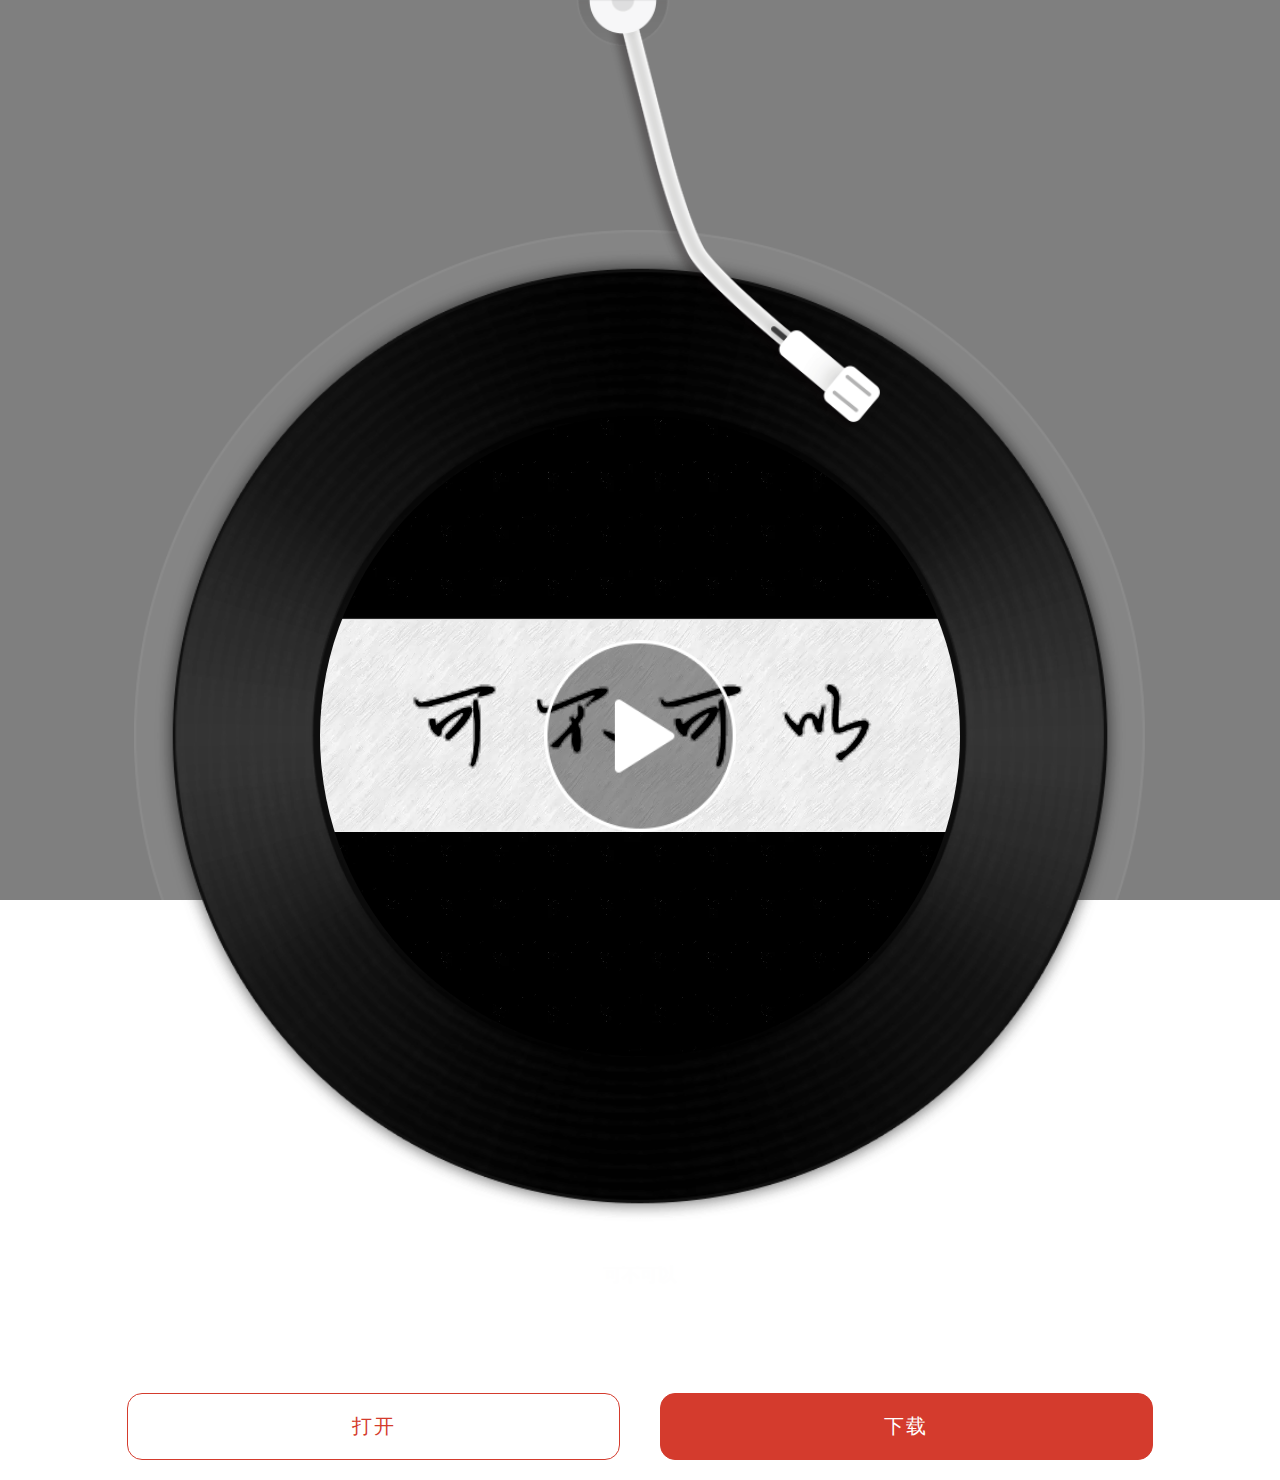
==== song.html @ 256629b3 "完成index页面的tml+css的代码" ====
<!DOCTYPE html>
<html lang="zh-Hans">

<head>
  <meta charset="UTF-8">
  <meta name="viewport" content="width=device-width, initial-scale=1">
  <title>163-demo</title>
  <link rel="stylesheet" href="./css/song.css">
</head>

<body>
  <div class="page">
    <div class="disc-containe">
      <div>
        <img class="needle" src="./img/needle-ip6.png" alt="needle">
      </div>
      <div class="disc">
        <img class="ring" src="./img/disc-ip6.png" alt="">
        <div class="circleWp">
          <img class="cover" src="./img/109951163252847249.webp" alt="">
          <img class="light" src="./img/disc_light-ip6.png" alt="">
        </div>
        <img class="play" src="/img/play.png">
      </div>
    </div>

    <div class="song-description">
      <h1>可不可以</h1>
      <div class="lyric">
        <div class="lines"></div>
      </div>
    </div>

    <div class="links">
      <a href="">打开</a>
      <a href="" class="mian">下载</a>
    </div>
  </div>

  <script src="./js/jquery-3.3.1.js"></script>
  <script src="./js/song.js"></script>
</body>

</html>
---- css/song.css ----
* {
    margin: 0;
    padding: 0;
    box-sizing: border-box;
}

*::before,
*::after {
    box-sizing: border-box;
}

@keyframes circle {
    0% {
        transform: rotate(0deg)
    }

    to {
        transform: rotate(360deg)
    }
}



.page {
    display: flex;
    flex-direction: column;
    height: 100vh;
    background: transparent url(https://music.163.com/api/img/blur/109951163252847249) no-repeat center;
    background-size: cover;
}

.page::after {
    content: " ";
    position: absolute;
    left: 0;
    right: 0;
    bottom: 0;
    top: 0;
    background-color: rgba(0, 0, 0, .5);
}

/*----------------------------------------*/
.disc-containe {
    z-index: 21;
    position: relative;

}



.disc-containe .needle {
    width: 24vw;
    position: absolute;
    left: 45%;
}

.disc-containe .disc {
    margin-top: 18vw;
    display: flex;
    justify-content: center;
    align-items: center;
}

.disc-containe .ring {
    width: 79vw;
}

.disc {
    overflow: hidden;
}

.disc-containe .circleWp {
    position: absolute;
    display: flex;
    justify-content: center;
    align-items: center;
    border: 1px solid red;
}



.disc-containe .light {
    width: 79vw;
    position: absolute;
}

.disc-containe .cover {
    display: block;
    width: 50vw;
    position: absolute;
    border-radius: 50%;
}

.disc-containe .play {
    width: 15vw;
    display: block;
    position: absolute;
    display: block;
}

.disc-containe .play {
    display: block;
}

.disc-containe.playing .light,
.disc-containe.playing .cover {
    animation: circle 20s infinite linear normal;
}


.disc-containe.playing .play {
    display: none;
}

/*----------------------------------------*/

.song-description {
    font-family: Cambria, Cochin, Georgia, Times, 'Times New Roman', serif;
    z-index: 21;
    color: hsla(0, 0%, 100%, .6);
    text-align: center;
    line-height: 2;
    margin-top: 15px;
    flex-grow: 1;
}

.song-description h1 {
    color: #fefefe;
    font-size: 18px;
}


.song-description p {
    font-size: 14px;
    line-height: 28px;
}

.song-description p.avtive {
    color: white;
}

.song-description .lyric {
    height: 80px;
    overflow: hidden;
    /* border: red 1px solid; */
}

/*----------------------------------------*/


.page>.links {
    display: flex;
    justify-content: center;
    align-items: center;
    color: #d43b2d;
}


.page>.links>a {
    border-radius: 15px;
    padding: 1.5vw;
    width: 38.5vw;
    margin: 1em;
    text-align: center;
    border: 1px solid #d43b2d;
    background-color: transparent;
    color: inherit;
    text-decoration: none;
    z-index: 21;
    letter-spacing: 2px;
    font-size: 20px;
}

.page>.links>a.mian {
    background: #d43b2d;
    color: white;
}
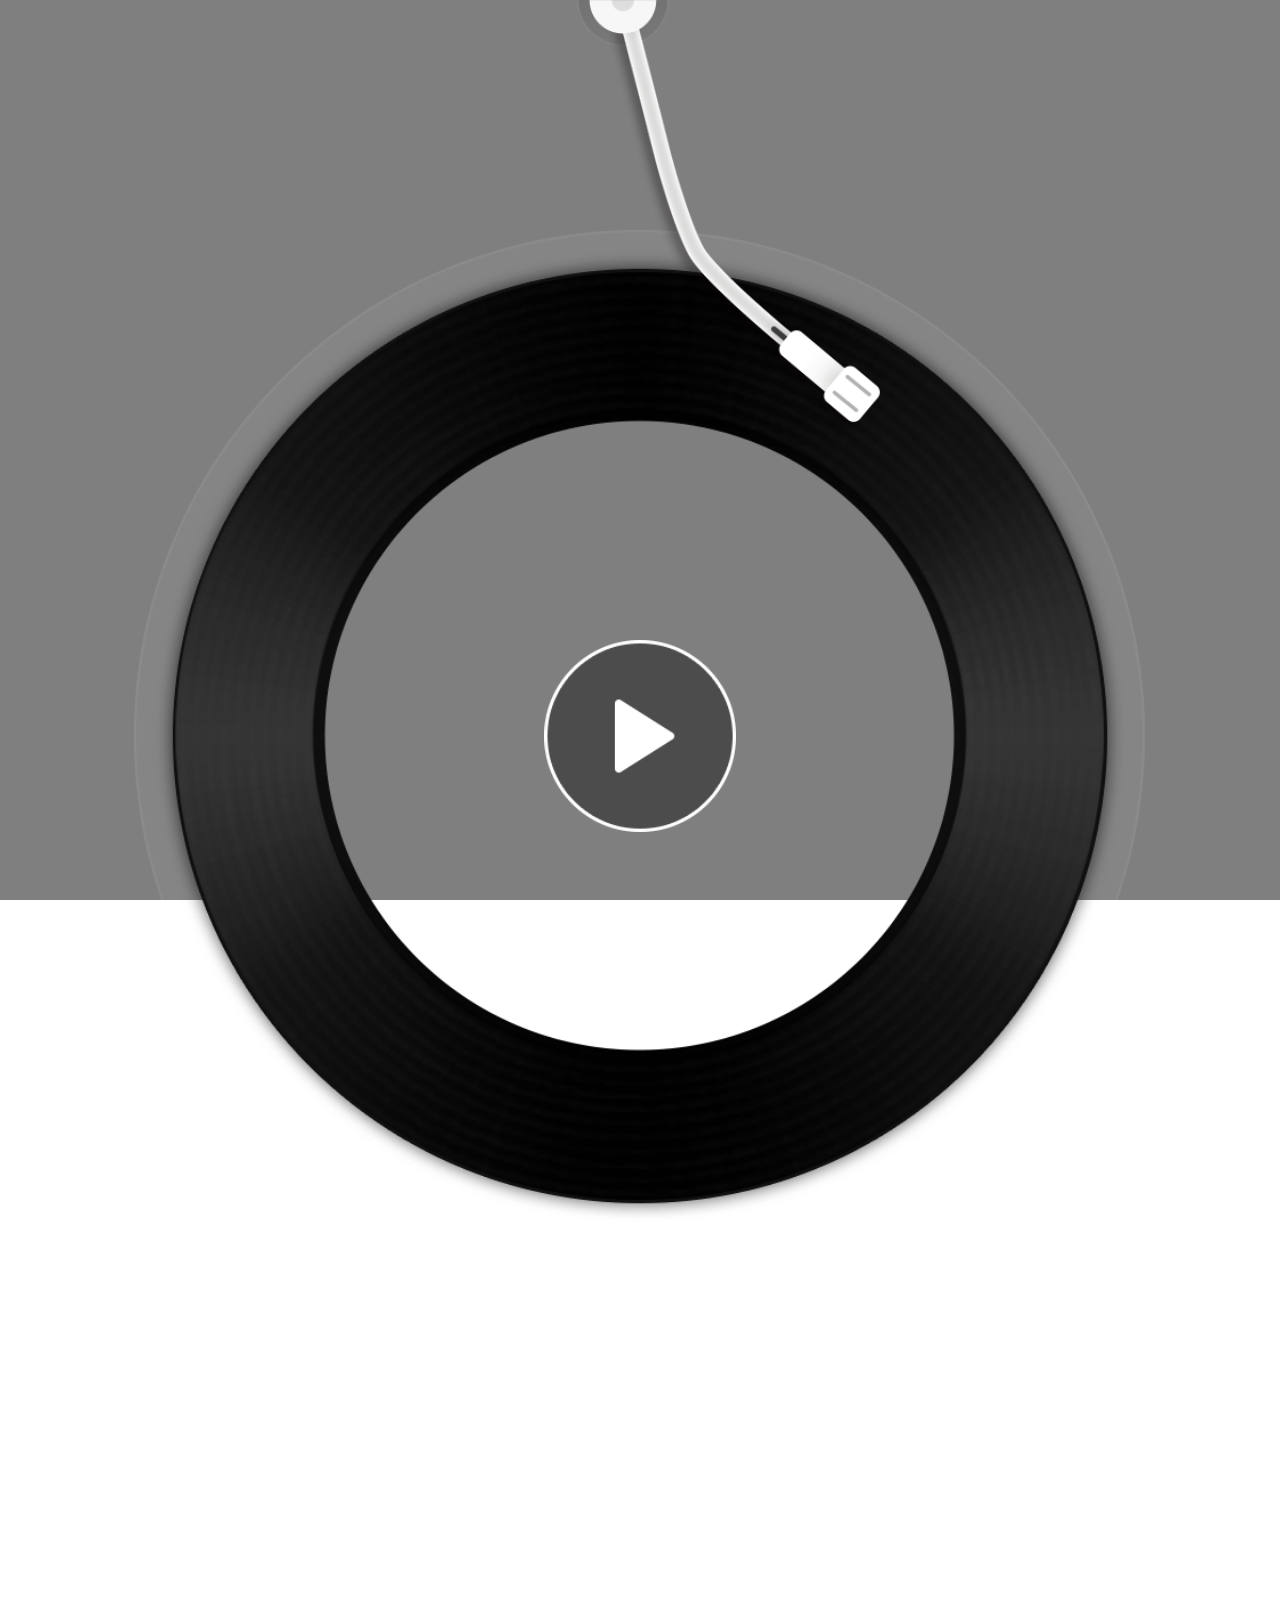
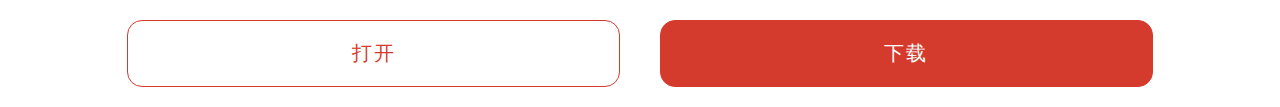
==== commit 1f15b4b4: "更新优化song.js和songs.json文件" ====
--- a/song.html
+++ b/song.html
@@ -12,20 +12,18 @@
   <div class="page">
     <div class="disc-containe">
       <div>
-        <img class="needle" src="./img/needle-ip6.png" alt="needle">
+        <img class="needle" src="./img/basics/needle-ip6.png" alt="needle">
       </div>
       <div class="disc">
-        <img class="ring" src="./img/disc-ip6.png" alt="">
-        <div class="circleWp">
-          <img class="cover" src="./img/109951163252847249.webp" alt="">
-          <img class="light" src="./img/disc_light-ip6.png" alt="">
-        </div>
-        <img class="play" src="/img/play.png">
+        <img class="ring" src="./img/basics/disc-ip6.png" alt="">
+        <img class="cover" alt="">
+        <img class="light" src="./img/basics/disc_light-ip6.png" alt="">
+        <img class="play" src="./img/basics/play.png">
       </div>
     </div>
 
     <div class="song-description">
-      <h1>可不可以</h1>
+      <!-- <h1>可不可以</h1> -->
       <div class="lyric">
         <div class="lines"></div>
       </div>
@@ -39,6 +37,8 @@
 
   <script src="./js/jquery-3.3.1.js"></script>
   <script src="./js/song.js"></script>
+
+  
 </body>
 
 </html>--- a/css/song.css
+++ b/css/song.css
@@ -7,6 +7,7 @@
 *::before,
 *::after {
     box-sizing: border-box;
+    font-family: Helvetica, sans-serif;
 }
 
 @keyframes circle {
@@ -19,14 +20,22 @@
     }
 }
 
+h1,
+h2,
+h3,
+h4 {
+  font-weight: normal;
+}
 
 
 .page {
     display: flex;
     flex-direction: column;
     height: 100vh;
-    background: transparent url(https://music.163.com/api/img/blur/109951163252847249) no-repeat center;
-    background-size: cover;
+    /* background: transparent url(https://music.163.com/api/img/blur/109951163252847249) no-repeat center; */
+    background-size:auto 100%;
+    background-position:50%;
+    /* transform: scale(1.5); */
 }
 
 .page::after {
@@ -46,8 +55,6 @@
 
 }
 
-
-
 .disc-containe .needle {
     width: 24vw;
     position: absolute;
@@ -66,7 +73,7 @@
 }
 
 .disc {
-    overflow: hidden;
+    /* overflow: hidden; */
 }
 
 .disc-containe .circleWp {
@@ -89,6 +96,8 @@
     width: 50vw;
     position: absolute;
     border-radius: 50%;
+    animation: circle 20s infinite linear normal;
+    animation-play-state: paused;
 }
 
 .disc-containe .play {
@@ -104,7 +113,7 @@
 
 .disc-containe.playing .light,
 .disc-containe.playing .cover {
-    animation: circle 20s infinite linear normal;
+    animation-play-state: running;
 }
 
 
@@ -115,24 +124,23 @@
 /*----------------------------------------*/
 
 .song-description {
-    font-family: Cambria, Cochin, Georgia, Times, 'Times New Roman', serif;
     z-index: 21;
     color: hsla(0, 0%, 100%, .6);
     text-align: center;
     line-height: 2;
-    margin-top: 15px;
+    margin-top: 5vw;
     flex-grow: 1;
 }
 
 .song-description h1 {
     color: #fefefe;
-    font-size: 18px;
+    font-size: 5vw;
 }
 
 
 .song-description p {
-    font-size: 14px;
-    line-height: 28px;
+    font-size: 4vw;
+    line-height: 7.5vw;
 }
 
 .song-description p.avtive {
@@ -140,7 +148,7 @@
 }
 
 .song-description .lyric {
-    height: 80px;
+    height: 23vw;
     overflow: hidden;
     /* border: red 1px solid; */
 }
